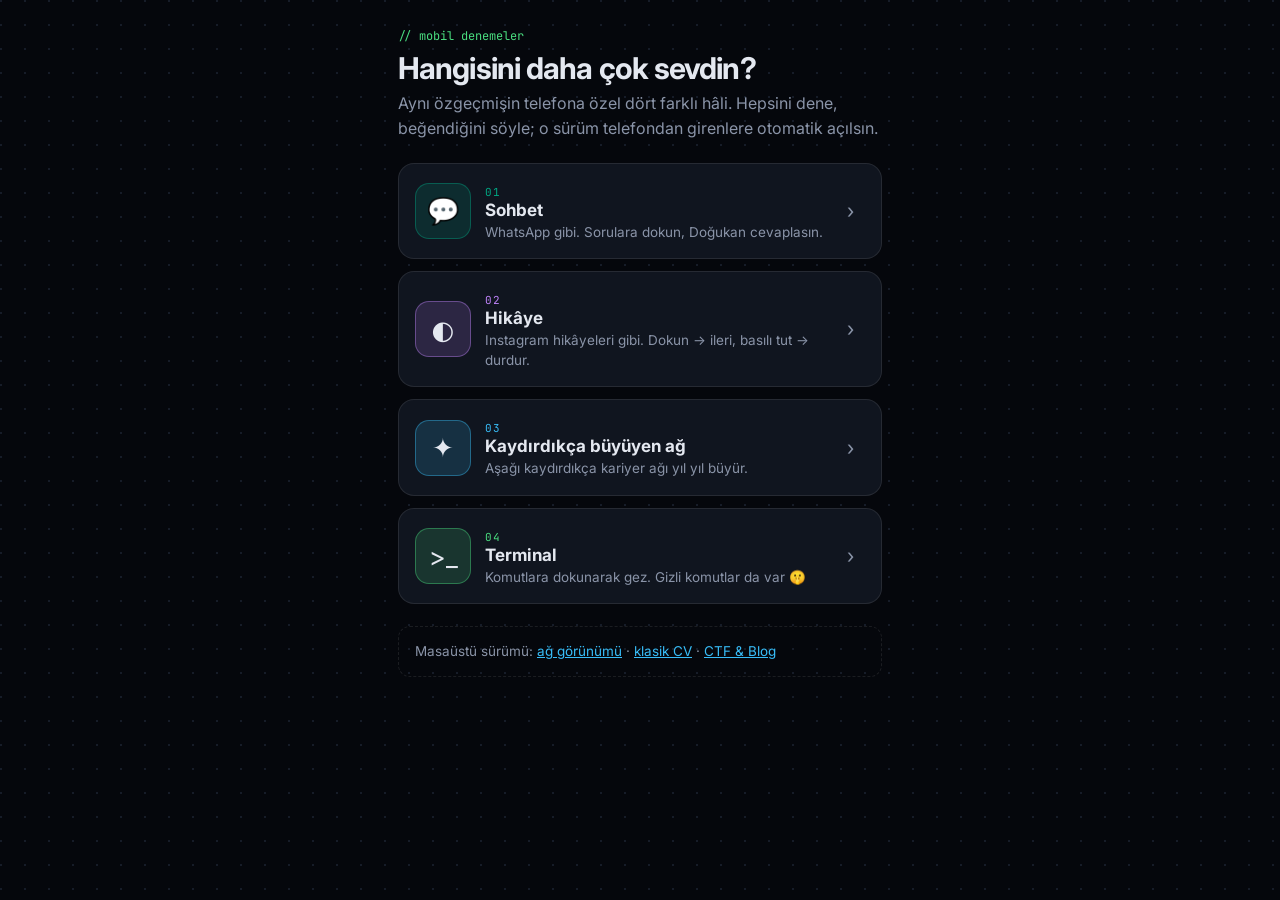
==== mobil/index.html @ 6aa2e37b "Mobil sürüm denemeleri: sohbet, hikâye, kaydırmalı ağ, terminal Co-Authored-By: Claude Opus 5.5 <nor" ====
<!doctype html>
<html lang="tr">
<head>
<meta charset="utf-8">
<meta name="viewport" content="width=device-width, initial-scale=1, viewport-fit=cover">
<meta name="theme-color" content="#05070c">
<meta name="robots" content="noindex">
<title>Mobil Sürümler — Doğukan Sansar</title>
<link rel="preconnect" href="https://fonts.googleapis.com">
<link rel="preconnect" href="https://fonts.gstatic.com" crossorigin>
<link href="https://fonts.googleapis.com/css2?family=Inter:wght@400;500;600;700;800&family=JetBrains+Mono:wght@400;500;700&display=swap" rel="stylesheet">
<style>
  :root { --bg: #05070c; --card: #10151f; --border: rgba(255,255,255,.09); --text: #e4e8f0; --muted: #8a94a8;
          --mono: "JetBrains Mono", ui-monospace, monospace; --sans: "Inter", system-ui, -apple-system, "Segoe UI", sans-serif; }
  * { box-sizing: border-box; -webkit-tap-highlight-color: transparent; }
  body { margin: 0; background: var(--bg); color: var(--text); font-family: var(--sans); min-height: 100dvh;
         background-image: radial-gradient(circle at 1px 1px, #161c28 1px, transparent 0); background-size: 24px 24px; }
  .wrap { max-width: 520px; margin: 0 auto; padding: calc(28px + env(safe-area-inset-top)) 18px calc(30px + env(safe-area-inset-bottom)); }
  .k { font-family: var(--mono); font-size: 12px; color: #4ade80; }
  h1 { font-size: 30px; letter-spacing: -0.03em; margin: 8px 0 6px; line-height: 1.1; }
  .lead { color: var(--muted); margin: 0 0 22px; line-height: 1.55; }
  a.v { display: grid; grid-template-columns: 56px 1fr 18px; gap: 14px; align-items: center; padding: 16px; margin-bottom: 12px;
        border-radius: 16px; background: var(--card); border: 1px solid var(--border); color: var(--text); text-decoration: none; transition: transform .15s, border-color .15s; }
  a.v:active { transform: scale(.98); }
  a.v:hover { border-color: var(--c); }
  .ico { width: 56px; height: 56px; border-radius: 14px; display: grid; place-items: center; font-size: 26px;
         background: color-mix(in srgb, var(--c) 16%, transparent); border: 1px solid color-mix(in srgb, var(--c) 40%, transparent); }
  .v b { display: block; font-size: 17px; }
  .v .n { font-family: var(--mono); font-size: 11px; color: var(--c); letter-spacing: .08em; }
  .v small { display: block; color: var(--muted); font-size: 13.5px; line-height: 1.45; margin-top: 3px; }
  .v .arr { color: var(--muted); font-size: 20px; }
  .note { margin-top: 22px; padding: 14px 16px; border-radius: 12px; border: 1px dashed var(--border); color: var(--muted); font-size: 13.5px; line-height: 1.55; }
  .note a { color: #38bdf8; }
</style>
</head>
<body>
<div class="wrap">
  <div class="k">// mobil denemeler</div>
  <h1>Hangisini daha çok sevdin?</h1>
  <p class="lead">Aynı özgeçmişin telefona özel dört farklı hâli. Hepsini dene, beğendiğini söyle; o sürüm telefondan girenlere otomatik açılsın.</p>

  <a class="v" href="sohbet.html" style="--c:#00a884">
    <span class="ico">💬</span><span><span class="n">01</span><b>Sohbet</b><small>WhatsApp gibi. Sorulara dokun, Doğukan cevaplasın.</small></span><span class="arr">›</span>
  </a>
  <a class="v" href="hikaye.html" style="--c:#c084fc">
    <span class="ico">◐</span><span><span class="n">02</span><b>Hikâye</b><small>Instagram hikâyeleri gibi. Dokun → ileri, basılı tut → durdur.</small></span><span class="arr">›</span>
  </a>
  <a class="v" href="ag.html" style="--c:#38bdf8">
    <span class="ico">✦</span><span><span class="n">03</span><b>Kaydırdıkça büyüyen ağ</b><small>Aşağı kaydırdıkça kariyer ağı yıl yıl büyür.</small></span><span class="arr">›</span>
  </a>
  <a class="v" href="terminal.html" style="--c:#4ade80">
    <span class="ico">&gt;_</span><span><span class="n">04</span><b>Terminal</b><small>Komutlara dokunarak gez. Gizli komutlar da var 🤫</small></span><span class="arr">›</span>
  </a>

  <div class="note">Masaüstü sürümü: <a href="../index.html">ağ görünümü</a> · <a href="../klasik.html">klasik CV</a> · <a href="../yazilar.html">CTF & Blog</a></div>
</div>
</body>
</html>
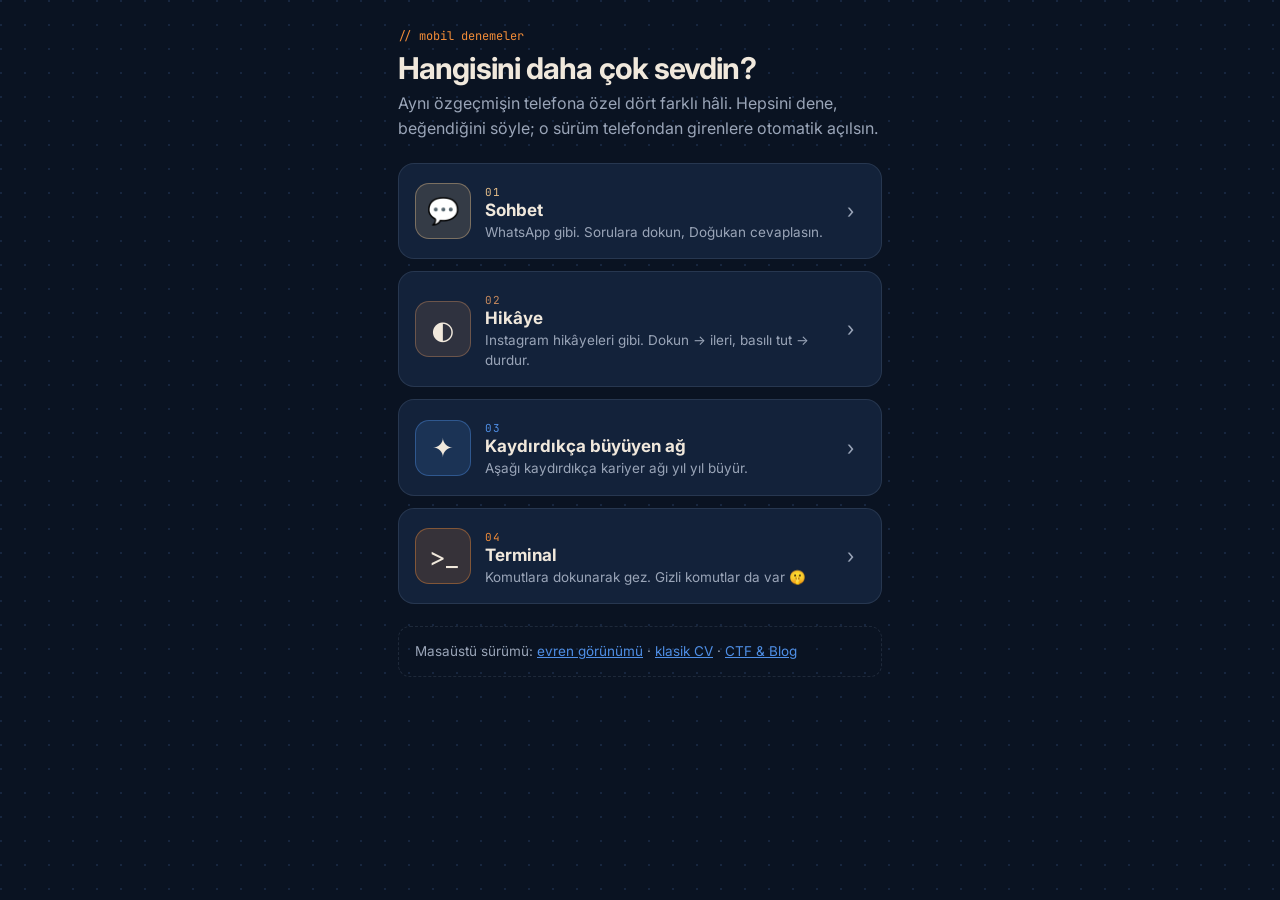
==== commit 9c060c35: "Yeni tasarım, palet ve içerik: evren/klasik ayrımı, mobil sürümler, yazılar - Renk paleti: lacivert " ====
--- a/mobil/index.html
+++ b/mobil/index.html
@@ -3,20 +3,20 @@
 <head>
 <meta charset="utf-8">
 <meta name="viewport" content="width=device-width, initial-scale=1, viewport-fit=cover">
-<meta name="theme-color" content="#05070c">
+<meta name="theme-color" content="#0a1322">
 <meta name="robots" content="noindex">
 <title>Mobil Sürümler — Doğukan Sansar</title>
 <link rel="preconnect" href="https://fonts.googleapis.com">
 <link rel="preconnect" href="https://fonts.gstatic.com" crossorigin>
 <link href="https://fonts.googleapis.com/css2?family=Inter:wght@400;500;600;700;800&family=JetBrains+Mono:wght@400;500;700&display=swap" rel="stylesheet">
 <style>
-  :root { --bg: #05070c; --card: #10151f; --border: rgba(255,255,255,.09); --text: #e4e8f0; --muted: #8a94a8;
+  :root { --bg: #0a1322; --card: #13223a; --border: rgba(170,190,220,.13); --text: #f0e8dc; --muted: #9aa5b8;
           --mono: "JetBrains Mono", ui-monospace, monospace; --sans: "Inter", system-ui, -apple-system, "Segoe UI", sans-serif; }
   * { box-sizing: border-box; -webkit-tap-highlight-color: transparent; }
   body { margin: 0; background: var(--bg); color: var(--text); font-family: var(--sans); min-height: 100dvh;
-         background-image: radial-gradient(circle at 1px 1px, #161c28 1px, transparent 0); background-size: 24px 24px; }
+         background-image: radial-gradient(circle at 1px 1px, #17263f 1px, transparent 0); background-size: 24px 24px; }
   .wrap { max-width: 520px; margin: 0 auto; padding: calc(28px + env(safe-area-inset-top)) 18px calc(30px + env(safe-area-inset-bottom)); }
-  .k { font-family: var(--mono); font-size: 12px; color: #4ade80; }
+  .k { font-family: var(--mono); font-size: 12px; color: #f28c38; }
   h1 { font-size: 30px; letter-spacing: -0.03em; margin: 8px 0 6px; line-height: 1.1; }
   .lead { color: var(--muted); margin: 0 0 22px; line-height: 1.55; }
   a.v { display: grid; grid-template-columns: 56px 1fr 18px; gap: 14px; align-items: center; padding: 16px; margin-bottom: 12px;
@@ -30,7 +30,7 @@
   .v small { display: block; color: var(--muted); font-size: 13.5px; line-height: 1.45; margin-top: 3px; }
   .v .arr { color: var(--muted); font-size: 20px; }
   .note { margin-top: 22px; padding: 14px 16px; border-radius: 12px; border: 1px dashed var(--border); color: var(--muted); font-size: 13.5px; line-height: 1.55; }
-  .note a { color: #38bdf8; }
+  .note a { color: #4f8fe6; }
 </style>
 </head>
 <body>
@@ -39,20 +39,20 @@
   <h1>Hangisini daha çok sevdin?</h1>
   <p class="lead">Aynı özgeçmişin telefona özel dört farklı hâli. Hepsini dene, beğendiğini söyle; o sürüm telefondan girenlere otomatik açılsın.</p>
 
-  <a class="v" href="sohbet.html" style="--c:#00a884">
+  <a class="v" href="sohbet.html" style="--c:#e6bf8a">
     <span class="ico">💬</span><span><span class="n">01</span><b>Sohbet</b><small>WhatsApp gibi. Sorulara dokun, Doğukan cevaplasın.</small></span><span class="arr">›</span>
   </a>
-  <a class="v" href="hikaye.html" style="--c:#c084fc">
+  <a class="v" href="hikaye.html" style="--c:#c98b5e">
     <span class="ico">◐</span><span><span class="n">02</span><b>Hikâye</b><small>Instagram hikâyeleri gibi. Dokun → ileri, basılı tut → durdur.</small></span><span class="arr">›</span>
   </a>
-  <a class="v" href="ag.html" style="--c:#38bdf8">
+  <a class="v" href="ag.html" style="--c:#4f8fe6">
     <span class="ico">✦</span><span><span class="n">03</span><b>Kaydırdıkça büyüyen ağ</b><small>Aşağı kaydırdıkça kariyer ağı yıl yıl büyür.</small></span><span class="arr">›</span>
   </a>
-  <a class="v" href="terminal.html" style="--c:#4ade80">
+  <a class="v" href="terminal.html" style="--c:#f28c38">
     <span class="ico">&gt;_</span><span><span class="n">04</span><b>Terminal</b><small>Komutlara dokunarak gez. Gizli komutlar da var 🤫</small></span><span class="arr">›</span>
   </a>
 
-  <div class="note">Masaüstü sürümü: <a href="../index.html">ağ görünümü</a> · <a href="../klasik.html">klasik CV</a> · <a href="../yazilar.html">CTF & Blog</a></div>
+  <div class="note">Masaüstü sürümü: <a href="../evren.html">evren görünümü</a> · <a href="../index.html?masaustu=1">klasik CV</a> · <a href="../yazilar.html">CTF & Blog</a></div>
 </div>
 </body>
 </html>
